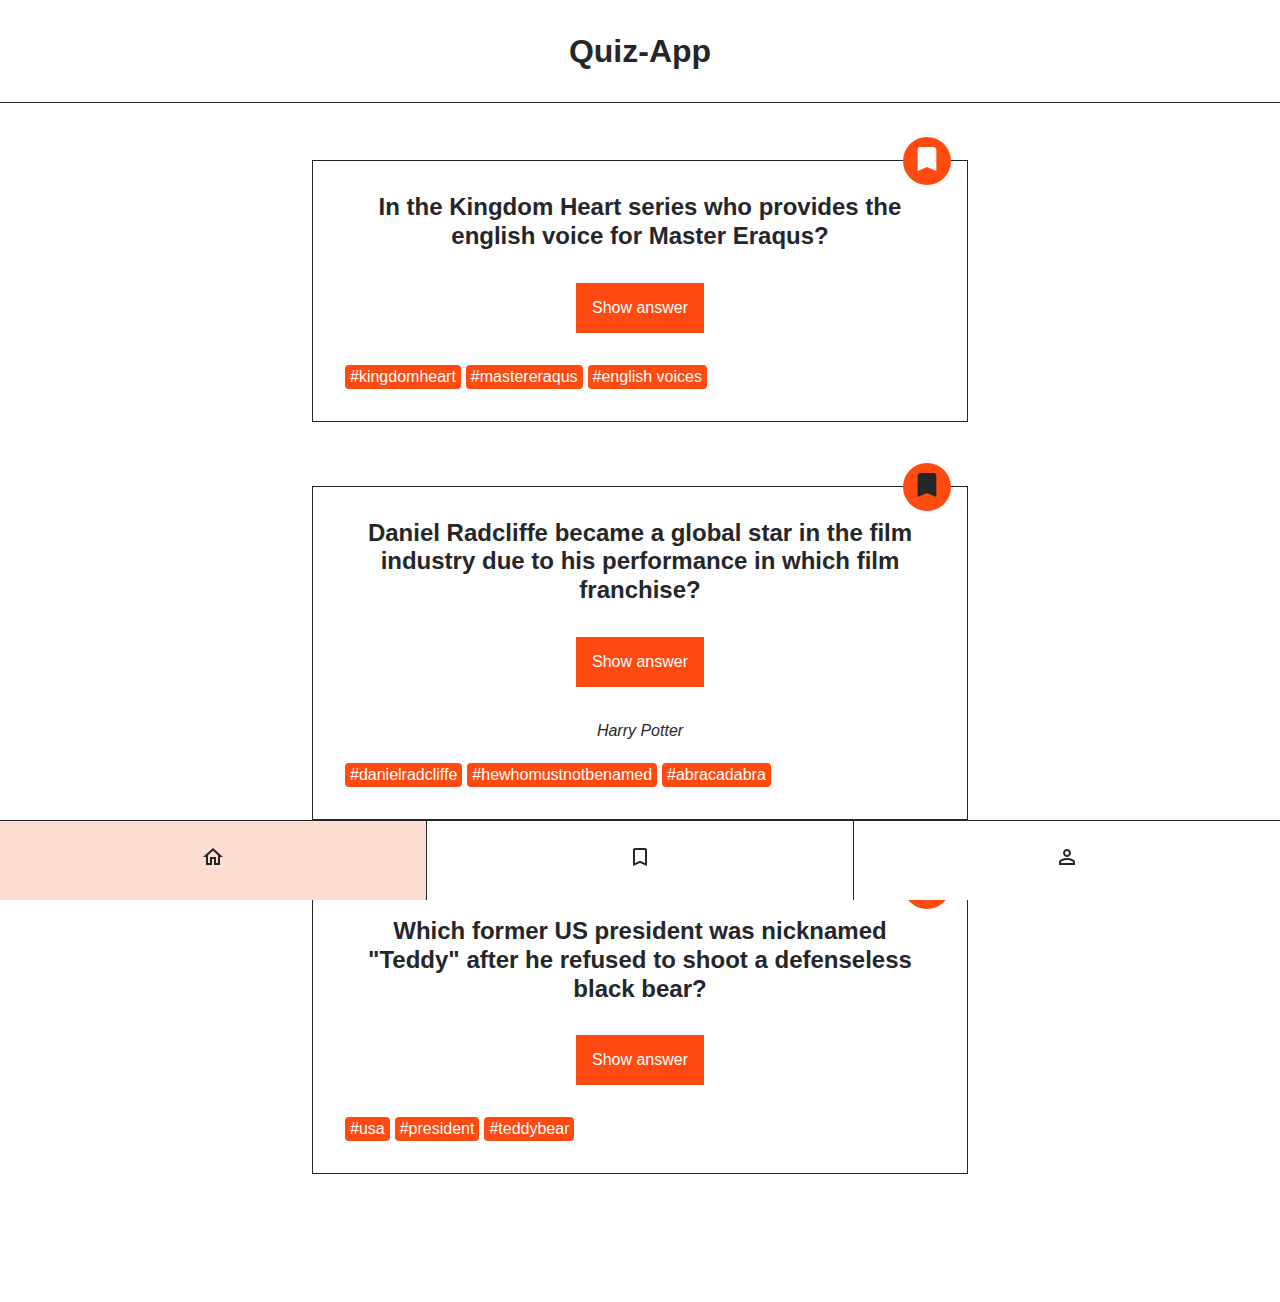
==== index.html @ b76e0998 ""initial commit"" ====
<!DOCTYPE html>
<html lang="en">
  <head>
    <meta charset="UTF-8" />
    <meta http-equiv="X-UA-Compatible" content="IE=edge" />
    <meta name="viewport" content="width=device-width, initial-scale=1.0" />
    <title>Quiz-App</title>
    <link rel="stylesheet" href="./styles.css" />
  </head>
  <body>
    <header class="header">
      <h1 class="header__title">Quiz-App</h1>
    </header>
    <main>
      <ul class="card-list">
        <!--
                FIRST CARD
              -->
        <li class="card-list__item">
          <article class="card">
            <h2 class="card__question">
              In the Kingdom Heart series who provides the english voice for
              Master Eraqus?
            </h2>
            <button class="card__button-answer" type="button">
              Show answer
            </button>
            <p class="card__answer">Mark Hamill</p>
            <ul class="card__tag-list">
              <li class="card__tag-list-item">#kingdomheart</li>
              <li class="card__tag-list-item">#mastereraqus</li>
              <li class="card__tag-list-item">#english voices</li>
            </ul>
            <div class="card__button-bookmark">
              <button class="bookmark" aria-label="bookmark" type="button">
                <svg
                  class="bookmark__icon"
                  xmlns="http://www.w3.org/2000/svg"
                  viewbox="0 0 24 24"
                >
                  <path
                    d="M17 3H7c-1.1 0-2 .9-2 2v16l7-3 7 3V5c0-1.1-.9-2-2-2z"
                  />
                </svg>
              </button>
            </div>
          </article>
        </li>
        <!--
                SECOND CARD
              -->
        <li class="card-list__item">
          <article class="card">
            <h2 class="card__question">
              Daniel Radcliffe became a global star in the film industry due to
              his performance in which film franchise?
            </h2>
            <button class="card__button-answer" type="button">
              Show answer
            </button>
            <p class="card__answer card__answer--active">Harry Potter</p>
            <ul class="card__tag-list">
              <li class="card__tag-list-item">#danielradcliffe</li>
              <li class="card__tag-list-item">#hewhomustnotbenamed</li>
              <li class="card__tag-list-item">#abracadabra</li>
            </ul>
            <div class="card__button-bookmark">
              <button
                class="bookmark bookmark--active"
                aria-label="bookmark"
                type="button"
              >
                <svg
                  class="bookmark__icon"
                  xmlns="http://www.w3.org/2000/svg"
                  viewbox="0 0 24 24"
                >
                  <path
                    d="M17 3H7c-1.1 0-2 .9-2 2v16l7-3 7 3V5c0-1.1-.9-2-2-2z"
                  />
                </svg>
              </button>
            </div>
          </article>
        </li>
        <!--
                THIRD CARD
              -->
        <li class="card-list__item">
          <article class="card">
            <h2 class="card__question">
              Which former US president was nicknamed &quot;Teddy&quot; after he
              refused to shoot a defenseless black bear?
            </h2>
            <button class="card__button-answer" type="button">
              Show answer
            </button>
            <p class="card__answer">Theodore Roosevelt</p>
            <ul class="card__tag-list">
              <li class="card__tag-list-item">#usa</li>
              <li class="card__tag-list-item">#president</li>
              <li class="card__tag-list-item">#teddybear</li>
            </ul>
            <div class="card__button-bookmark">
              <button class="bookmark" aria-label="bookmark" type="button">
                <svg
                  class="bookmark__icon"
                  xmlns="http://www.w3.org/2000/svg"
                  viewbox="0 0 24 24"
                >
                  <path
                    d="M17 3H7c-1.1 0-2 .9-2 2v16l7-3 7 3V5c0-1.1-.9-2-2-2z"
                  />
                </svg>
              </button>
            </div>
          </article>
        </li>
      </ul>
    </main>

    <nav class="navigation">
      <ul class="navigation__list">
        <li class="navigation__list-item navigation__list-item--active">
          <a
            class="navigation__link"
            href="/index.html"
            aria-label="go to home page"
          >
            <svg
              xmlns="http://www.w3.org/2000/svg"
              height="24px"
              viewbox="0 0 24 24"
              width="24px"
            >
              <path
                d="M12 5.69l5 4.5V18h-2v-6H9v6H7v-7.81l5-4.5M12 3L2 12h3v8h6v-6h2v6h6v-8h3L12 3z"
              />
            </svg>
          </a>
        </li>
        <li class="navigation__list-item">
          <a
            class="navigation__link"
            href="/bookmarks.html"
            aria-label="go to bookmarks page"
          >
            <svg
              xmlns="http://www.w3.org/2000/svg"
              height="24px"
              viewbox="0 0 24 24"
              width="24px"
            >
              <path
                d="M17 3H7c-1.1 0-2 .9-2 2v16l7-3 7 3V5c0-1.1-.9-2-2-2zm0 15l-5-2.18L7 18V5h10v13z"
              />
            </svg>
          </a>
        </li>
        <li class="navigation__list-item">
          <a
            class="navigation__link"
            href="/profile.html"
            aria-label="go to profile page"
          >
            <svg
              xmlns="http://www.w3.org/2000/svg"
              height="24px"
              viewbox="0 0 24 24"
              width="24px"
            >
              <path
                d="M12 6c1.1 0 2 .9 2 2s-.9 2-2 2-2-.9-2-2 .9-2 2-2m0 9c2.7 0 5.8 1.29 6 2v1H6v-.99c.2-.72 3.3-2.01 6-2.01m0-11C9.79 4 8 5.79 8 8s1.79 4 4 4 4-1.79 4-4-1.79-4-4-4zm0 9c-2.67 0-8 1.34-8 4v3h16v-3c0-2.66-5.33-4-8-4z"
              />
            </svg>
          </a>
        </li>
      </ul>
    </nav>
  </body>
</html>
---- styles.css ----
@import "./global.css";

@import "./components/bookmark/bookmark.css";
@import "./components/card-list/card-list.css";
@import "./components/card/card.css";
@import "./components/header/header.css";
@import "./components/navigation/navigation.css";
@import "./components/profile/profile.css";
@import "./components/counter-list/counter-list.css";
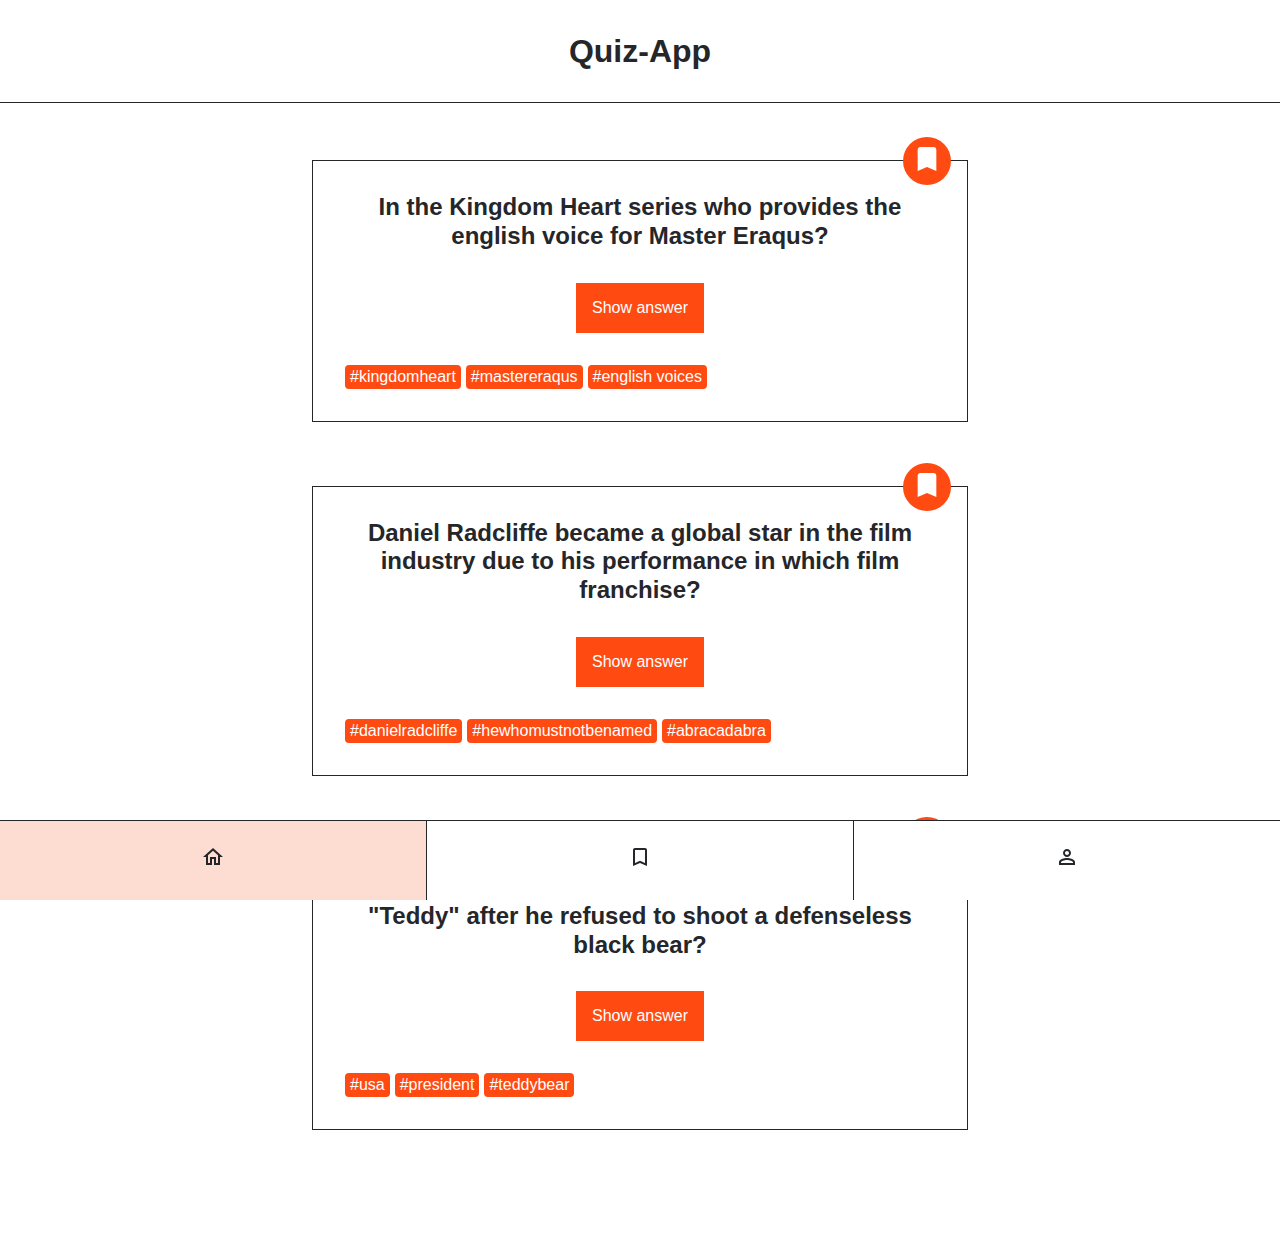
==== commit acefb995: "add show answer button functionality" ====
--- a/index.html
+++ b/index.html
@@ -6,6 +6,7 @@
     <meta name="viewport" content="width=device-width, initial-scale=1.0" />
     <title>Quiz-App</title>
     <link rel="stylesheet" href="./styles.css" />
+    <script src="./index.js" defer></script>
   </head>
   <body>
     <header class="header">
@@ -22,17 +23,26 @@
               In the Kingdom Heart series who provides the english voice for
               Master Eraqus?
             </h2>
-            <button class="card__button-answer" type="button">
+            <button
+              class="card__button-answer"
+              type="button"
+              data-js="answer-button"
+            >
               Show answer
             </button>
-            <p class="card__answer">Mark Hamill</p>
+            <p class="card__answer" data-js="card-answer">Mark Hamill</p>
             <ul class="card__tag-list">
               <li class="card__tag-list-item">#kingdomheart</li>
               <li class="card__tag-list-item">#mastereraqus</li>
               <li class="card__tag-list-item">#english voices</li>
             </ul>
             <div class="card__button-bookmark">
-              <button class="bookmark" aria-label="bookmark" type="button">
+              <button
+                class="bookmark"
+                aria-label="bookmark"
+                type="button"
+                data-js="bookmark-button"
+              >
                 <svg
                   class="bookmark__icon"
                   xmlns="http://www.w3.org/2000/svg"
@@ -58,18 +68,14 @@
             <button class="card__button-answer" type="button">
               Show answer
             </button>
-            <p class="card__answer card__answer--active">Harry Potter</p>
+            <p class="card__answer">Harry Potter</p>
             <ul class="card__tag-list">
               <li class="card__tag-list-item">#danielradcliffe</li>
               <li class="card__tag-list-item">#hewhomustnotbenamed</li>
               <li class="card__tag-list-item">#abracadabra</li>
             </ul>
             <div class="card__button-bookmark">
-              <button
-                class="bookmark bookmark--active"
-                aria-label="bookmark"
-                type="button"
-              >
+              <button class="bookmark" aria-label="bookmark" type="button">
                 <svg
                   class="bookmark__icon"
                   xmlns="http://www.w3.org/2000/svg"
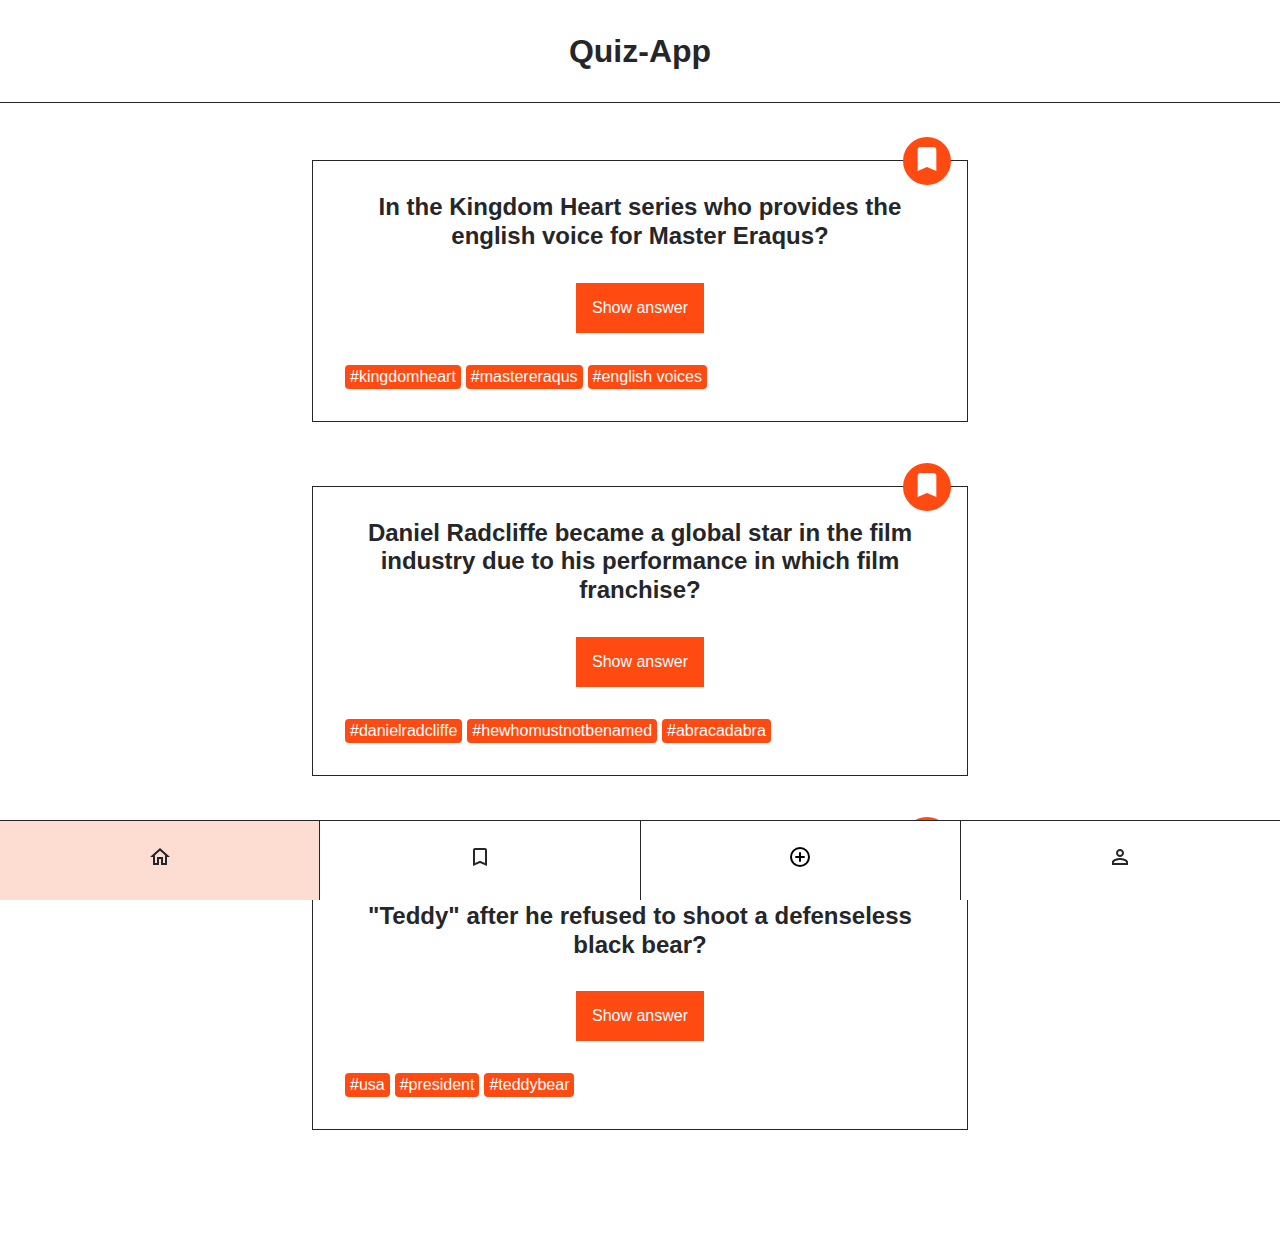
==== commit 8bad303f: "add form and styles" ====
--- a/index.html
+++ b/index.html
@@ -166,6 +166,29 @@
         <li class="navigation__list-item">
           <a
             class="navigation__link"
+            href="form.html"
+            aria-label="go to form page"
+          >
+            <svg
+              xmlns="http://www.w3.org/2000/svg"
+              height="24px"
+              viewbox="0 0 24 24"
+              width="24px"
+            >
+              <path
+                d="M8 12H12M12 12H16M12 12V16M12 12V8M12 21C7.02944 21 3 16.9706 3 12C3 7.02944 7.02944 3 12 3C16.9706 3 21 7.02944 21 12C21 16.9706 16.9706 21 12 21Z"
+                stroke="#000"
+                stroke-width="2"
+                stroke-linecap="round"
+                stroke-linejoin="round"
+                color="#fff"
+              ></path>
+            </svg>
+          </a>
+        </li>
+        <li class="navigation__list-item">
+          <a
+            class="navigation__link"
             href="/profile.html"
             aria-label="go to profile page"
           >
--- a/styles.css
+++ b/styles.css
@@ -7,3 +7,4 @@
 @import "./components/navigation/navigation.css";
 @import "./components/profile/profile.css";
 @import "./components/counter-list/counter-list.css";
+@import "./components/form/form.css";
